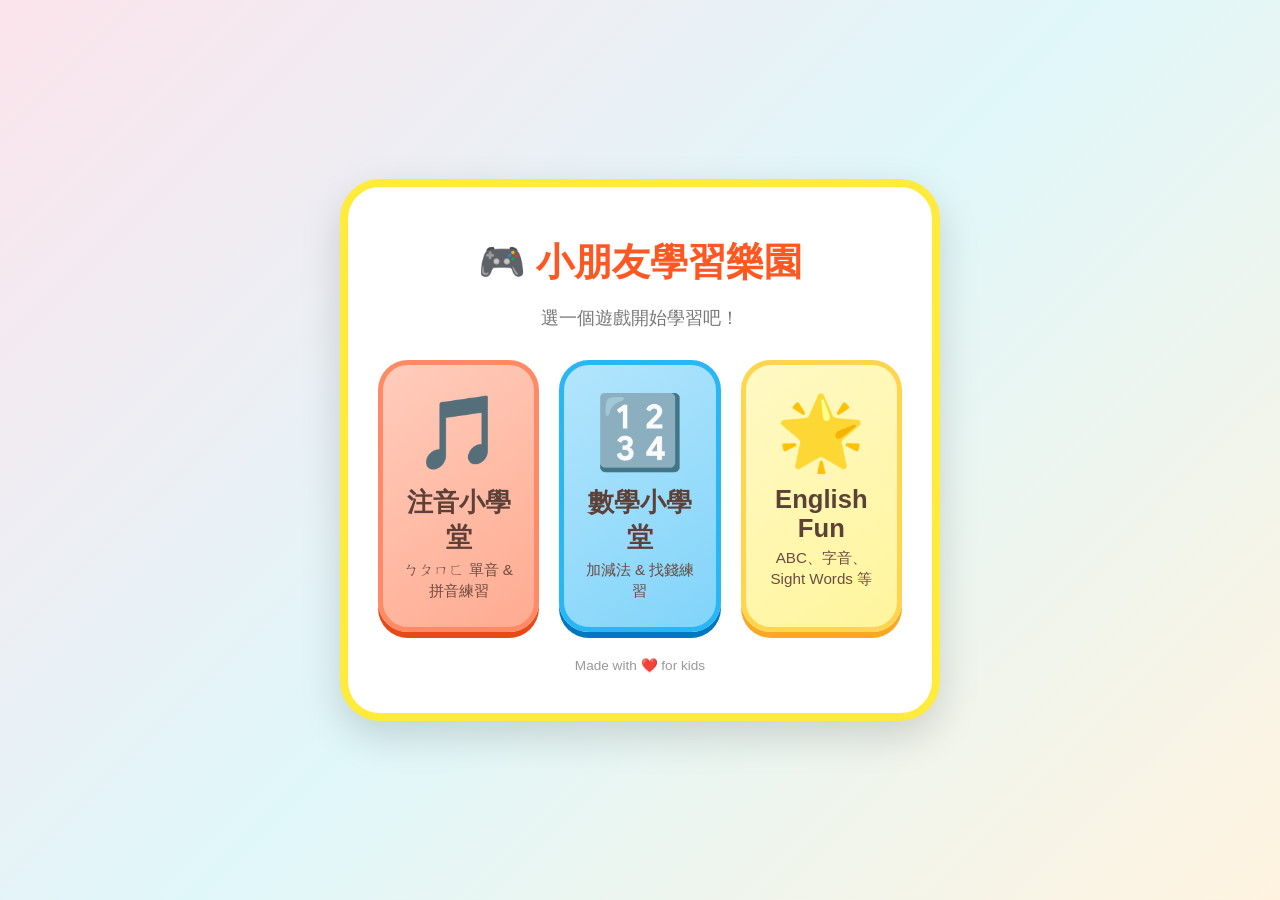
==== index.html @ fe6f8ce9 "Expand English app for US 6-year-old learners Replaced the 5-question fruit quiz with a multi-mode "" ====
<!DOCTYPE html>
<html lang="zh-TW">
<head>
    <meta charset="UTF-8">
    <meta name="viewport" content="width=device-width, initial-scale=1.0">
    <title>🎮 小朋友學習樂園</title>
    <style>
        :root {
            --font-family: 'Comic Sans MS', 'Microsoft JhengHei', 'PingFang TC', cursive, sans-serif;
        }
        * { box-sizing: border-box; }
        body {
            background: linear-gradient(135deg, #fce4ec 0%, #e0f7fa 50%, #fff3e0 100%);
            font-family: var(--font-family);
            min-height: 100vh;
            margin: 0;
            padding: 20px;
            display: flex;
            justify-content: center;
            align-items: center;
        }
        #home {
            background: #fff;
            padding: 40px 30px;
            border-radius: 40px;
            box-shadow: 0 15px 40px rgba(0,0,0,0.15);
            text-align: center;
            max-width: 600px;
            width: 100%;
            border: 8px solid #ffeb3b;
        }
        h1 {
            color: #ff5722;
            font-size: 2.4rem;
            margin: 10px 0 5px;
            text-shadow: 2px 2px #fff;
        }
        .subtitle {
            color: #777;
            margin-bottom: 30px;
            font-size: 1.1rem;
        }
        .game-grid {
            display: grid;
            grid-template-columns: 1fr 1fr 1fr;
            gap: 20px;
        }
        @media (max-width: 600px) {
            .game-grid { grid-template-columns: 1fr; }
        }
        .game-card {
            display: block;
            text-decoration: none;
            color: inherit;
            background: linear-gradient(145deg, #fff9c4, #fff59d);
            border: 5px solid #ffd54f;
            border-radius: 30px;
            padding: 25px 15px;
            transition: transform 0.2s, box-shadow 0.2s;
            box-shadow: 0 6px 0 #f9a825;
        }
        .game-card:hover {
            transform: translateY(-5px);
            box-shadow: 0 11px 0 #f9a825;
        }
        .game-card:active {
            transform: translateY(2px);
            box-shadow: 0 4px 0 #f9a825;
        }
        .game-card.zhuyin {
            background: linear-gradient(145deg, #ffccbc, #ffab91);
            border-color: #ff8a65;
            box-shadow: 0 6px 0 #e64a19;
        }
        .game-card.zhuyin:hover { box-shadow: 0 11px 0 #e64a19; }
        .game-card.zhuyin:active { box-shadow: 0 4px 0 #e64a19; }
        .game-card.math {
            background: linear-gradient(145deg, #b3e5fc, #81d4fa);
            border-color: #29b6f6;
            box-shadow: 0 6px 0 #0277bd;
        }
        .game-card.math:hover { box-shadow: 0 11px 0 #0277bd; }
        .game-card.math:active { box-shadow: 0 4px 0 #0277bd; }
        .game-emoji {
            font-size: 4.5rem;
            display: block;
            margin-bottom: 10px;
        }
        .game-title {
            font-size: 1.6rem;
            font-weight: bold;
            color: #5d4037;
            margin-bottom: 5px;
        }
        .game-desc {
            font-size: 0.95rem;
            color: #6d4c41;
        }
        @keyframes bounce {
            0%, 100% { transform: translateY(0); }
            50% { transform: translateY(-12px); }
        }
        .bouncing { animation: bounce 1.5s infinite; display: inline-block; }
        footer {
            margin-top: 25px;
            font-size: 0.85rem;
            color: #999;
        }
        @media (max-width: 480px) {
            #home { padding: 30px 20px; }
            h1 { font-size: 1.8rem; }
            .game-emoji { font-size: 3.5rem; }
            .game-title { font-size: 1.3rem; }
        }
    </style>
</head>
<body>
    <div id="home">
        <h1><span class="bouncing">🎮</span> 小朋友學習樂園</h1>
        <p class="subtitle">選一個遊戲開始學習吧！</p>
        <div class="game-grid">
            <a href="./注音練習/" class="game-card zhuyin">
                <span class="game-emoji">🎵</span>
                <div class="game-title">注音小學堂</div>
                <div class="game-desc">ㄅㄆㄇㄈ 單音 &amp; 拼音練習</div>
            </a>
            <a href="./數學練習/" class="game-card math">
                <span class="game-emoji">🔢</span>
                <div class="game-title">數學小學堂</div>
                <div class="game-desc">加減法 &amp; 找錢練習</div>
            </a>
            <a href="./英文測驗/" class="game-card">
                <span class="game-emoji">🌟</span>
                <div class="game-title">English Fun</div>
                <div class="game-desc">ABC、字音、Sight Words 等</div>
            </a>
        </div>
        <footer>Made with ❤️ for kids</footer>
    </div>
</body>
</html>
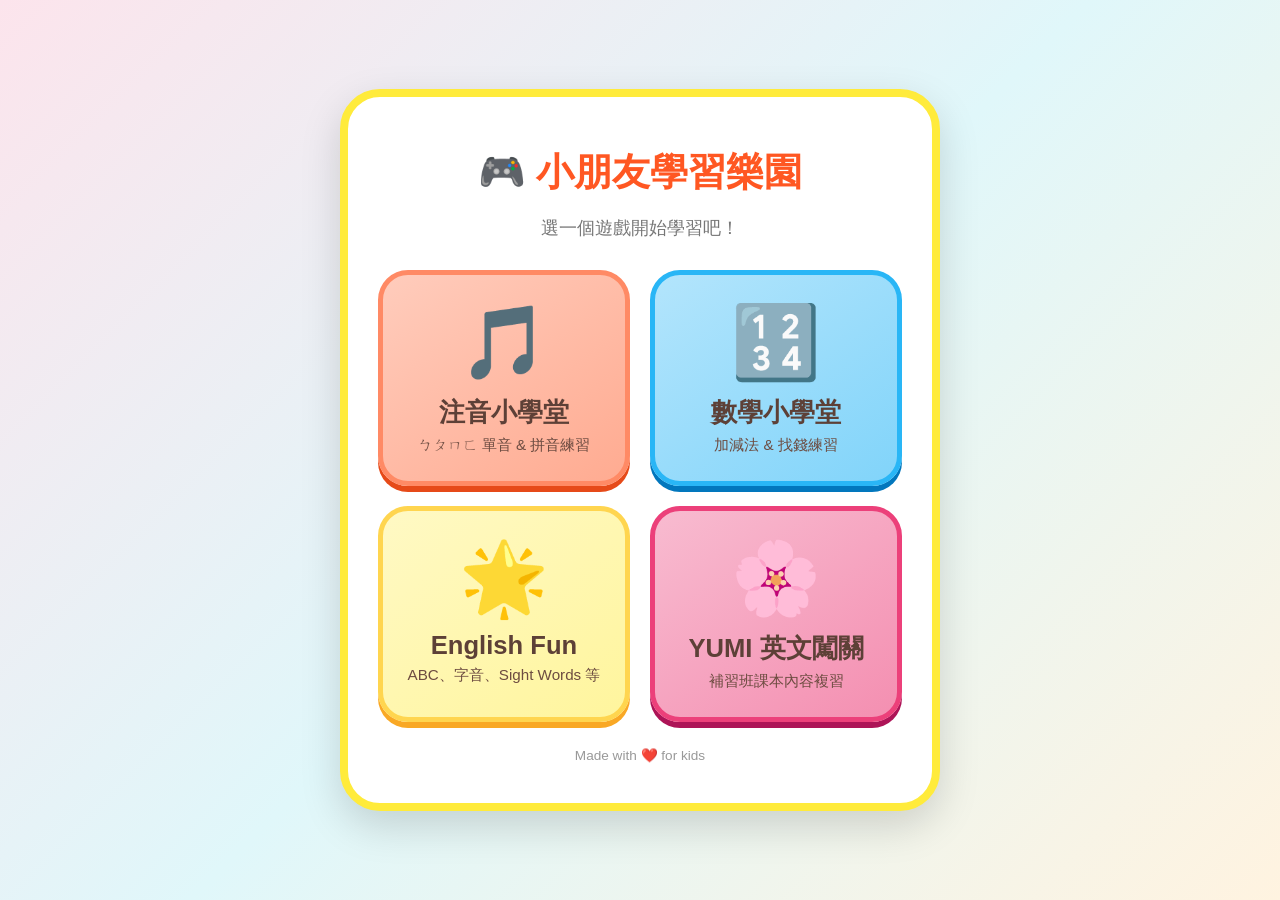
==== commit 9338bf4d: "Add YUMI English practice game with stage-based progression Adds a new "YUMI 英文闖關" section that orga" ====
--- a/index.html
+++ b/index.html
@@ -42,7 +42,7 @@
         }
         .game-grid {
             display: grid;
-            grid-template-columns: 1fr 1fr 1fr;
+            grid-template-columns: 1fr 1fr;
             gap: 20px;
         }
         @media (max-width: 600px) {
@@ -81,6 +81,13 @@
         }
         .game-card.math:hover { box-shadow: 0 11px 0 #0277bd; }
         .game-card.math:active { box-shadow: 0 4px 0 #0277bd; }
+        .game-card.yumi {
+            background: linear-gradient(145deg, #f8bbd0, #f48fb1);
+            border-color: #ec407a;
+            box-shadow: 0 6px 0 #ad1457;
+        }
+        .game-card.yumi:hover { box-shadow: 0 11px 0 #ad1457; }
+        .game-card.yumi:active { box-shadow: 0 4px 0 #ad1457; }
         .game-emoji {
             font-size: 4.5rem;
             display: block;
@@ -134,6 +141,11 @@
                 <div class="game-title">English Fun</div>
                 <div class="game-desc">ABC、字音、Sight Words 等</div>
             </a>
+            <a href="./YUMI英文練習/" class="game-card yumi">
+                <span class="game-emoji">🌸</span>
+                <div class="game-title">YUMI 英文闖關</div>
+                <div class="game-desc">補習班課本內容複習</div>
+            </a>
         </div>
         <footer>Made with ❤️ for kids</footer>
     </div>
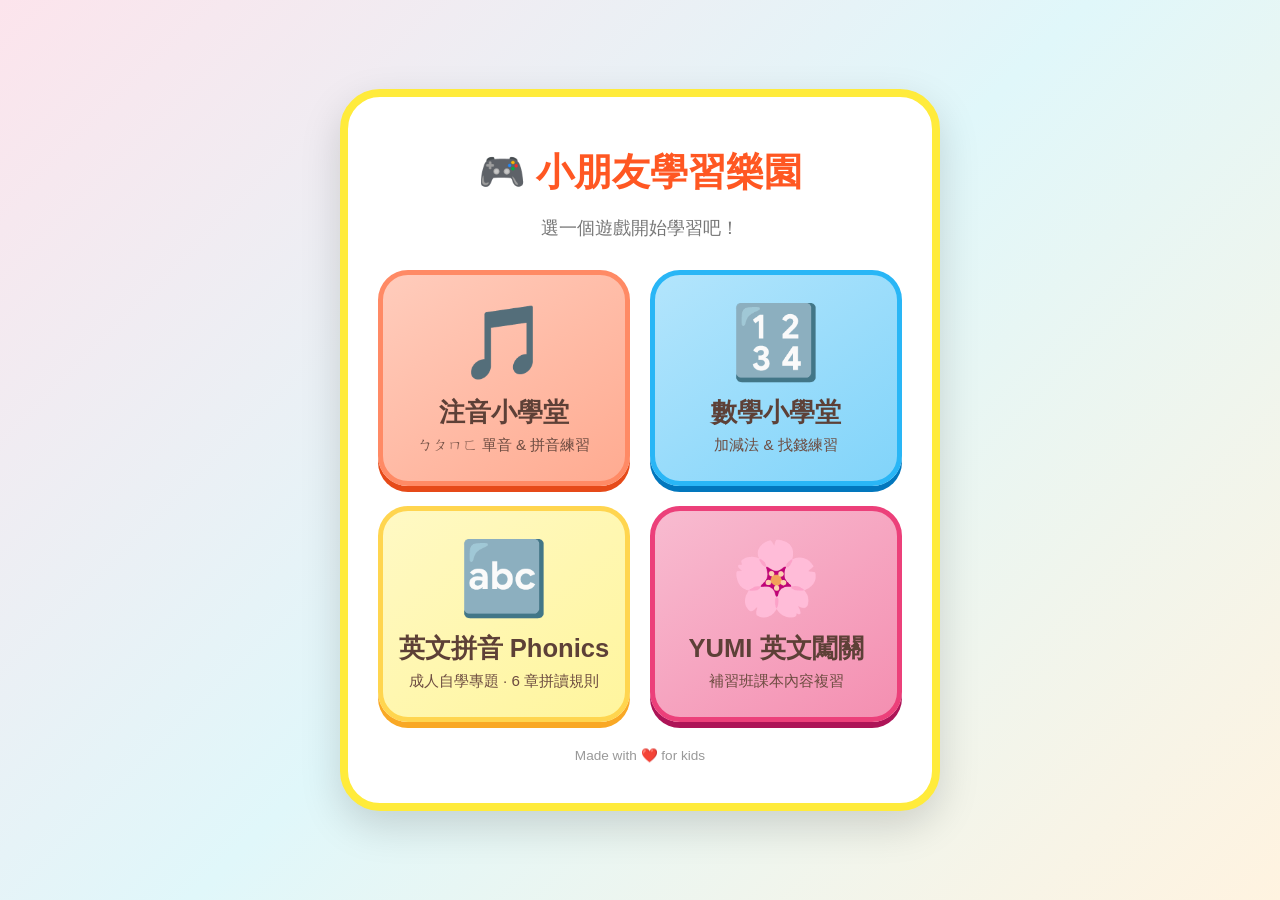
==== commit 9beb73bb: "Replace English Fun kids app with adult Phonics learning project The 英文測驗 sub-app is now a dedicated" ====
--- a/index.html
+++ b/index.html
@@ -137,9 +137,9 @@
                 <div class="game-desc">加減法 &amp; 找錢練習</div>
             </a>
             <a href="./英文測驗/" class="game-card">
-                <span class="game-emoji">🌟</span>
-                <div class="game-title">English Fun</div>
-                <div class="game-desc">ABC、字音、Sight Words 等</div>
+                <span class="game-emoji">🔤</span>
+                <div class="game-title">英文拼音 Phonics</div>
+                <div class="game-desc">成人自學專題 · 6 章拼讀規則</div>
             </a>
             <a href="./YUMI英文練習/" class="game-card yumi">
                 <span class="game-emoji">🌸</span>
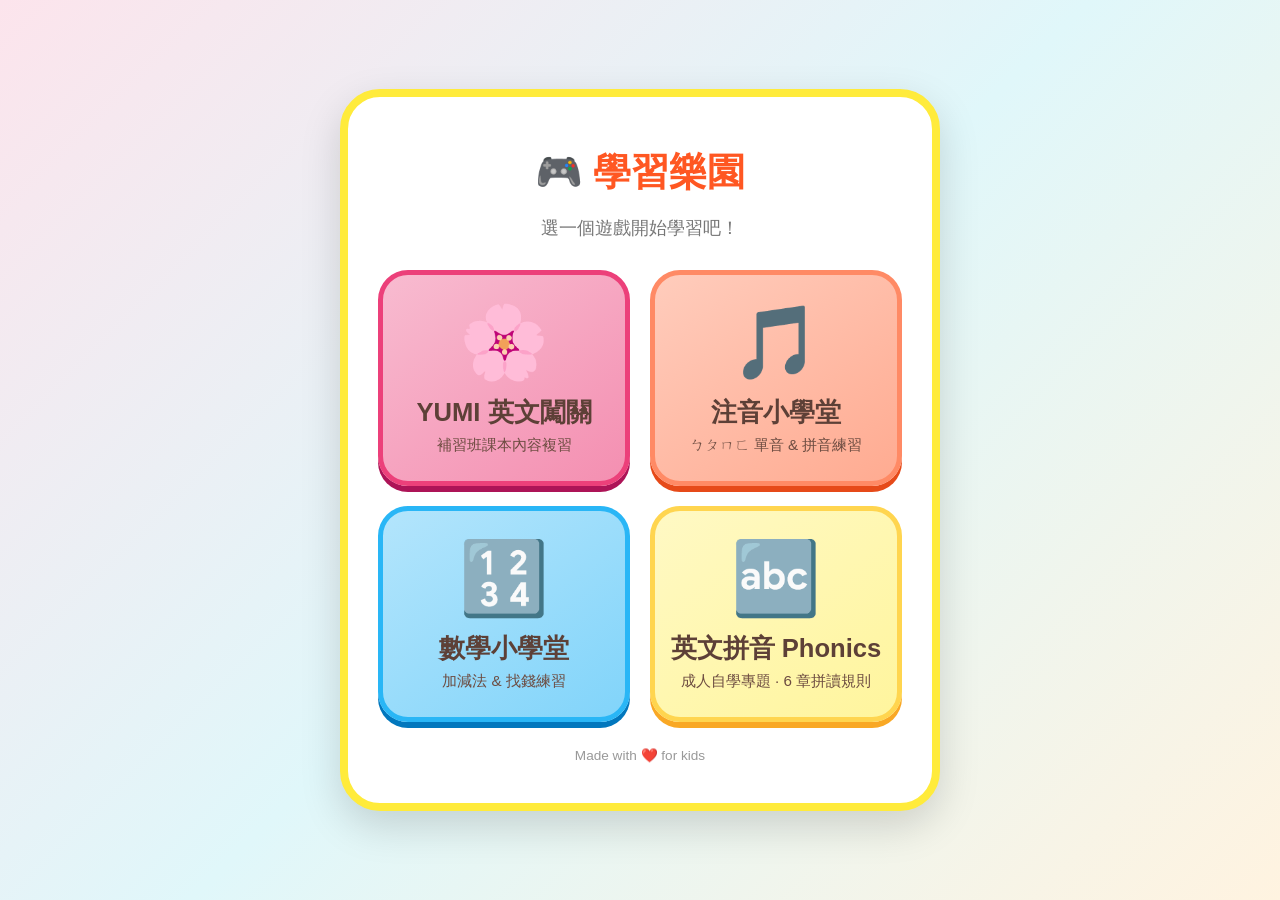
==== commit 188562dd: "Rename home, promote YUMI, and slim every section to 3 focused stages - Landing page title now "學習樂園" ====
--- a/index.html
+++ b/index.html
@@ -3,7 +3,7 @@
 <head>
     <meta charset="UTF-8">
     <meta name="viewport" content="width=device-width, initial-scale=1.0">
-    <title>🎮 小朋友學習樂園</title>
+    <title>🎮 學習樂園</title>
     <style>
         :root {
             --font-family: 'Comic Sans MS', 'Microsoft JhengHei', 'PingFang TC', cursive, sans-serif;
@@ -123,9 +123,14 @@
 </head>
 <body>
     <div id="home">
-        <h1><span class="bouncing">🎮</span> 小朋友學習樂園</h1>
+        <h1><span class="bouncing">🎮</span> 學習樂園</h1>
         <p class="subtitle">選一個遊戲開始學習吧！</p>
         <div class="game-grid">
+            <a href="./YUMI英文練習/" class="game-card yumi">
+                <span class="game-emoji">🌸</span>
+                <div class="game-title">YUMI 英文闖關</div>
+                <div class="game-desc">補習班課本內容複習</div>
+            </a>
             <a href="./注音練習/" class="game-card zhuyin">
                 <span class="game-emoji">🎵</span>
                 <div class="game-title">注音小學堂</div>
@@ -141,11 +146,6 @@
                 <div class="game-title">英文拼音 Phonics</div>
                 <div class="game-desc">成人自學專題 · 6 章拼讀規則</div>
             </a>
-            <a href="./YUMI英文練習/" class="game-card yumi">
-                <span class="game-emoji">🌸</span>
-                <div class="game-title">YUMI 英文闖關</div>
-                <div class="game-desc">補習班課本內容複習</div>
-            </a>
         </div>
         <footer>Made with ❤️ for kids</footer>
     </div>
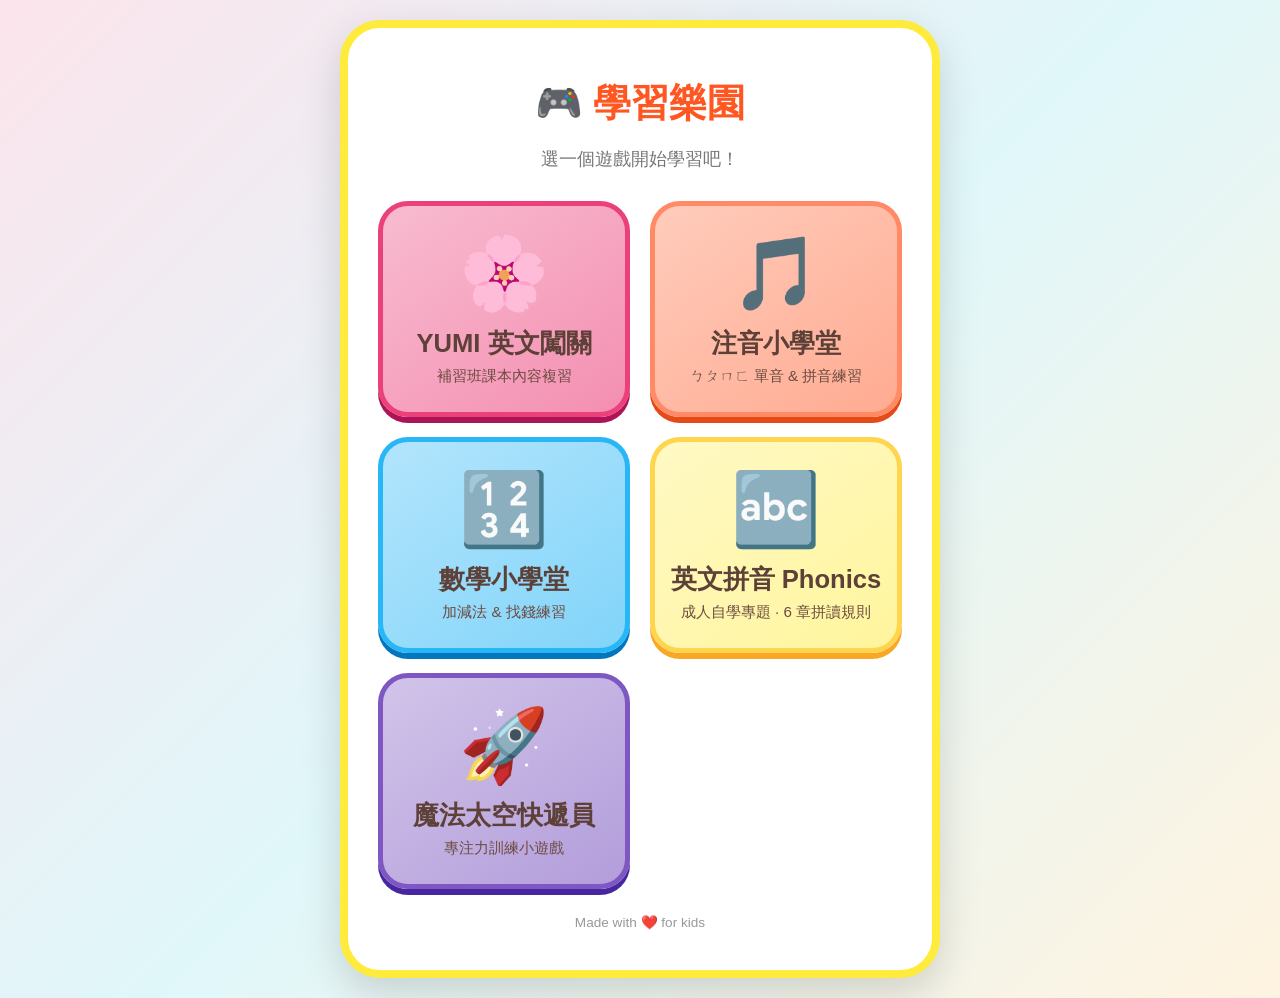
==== commit 4e579aab: "新增《魔法太空快遞員》兒童專注力訓練遊戲 - 新增單一 HTML 遊戲於 太空快遞/index.html - 四種模式：專注力、抗干擾、記憶、任務切換 - 倒數計時、暫停/繼續、分數與徽章系統 - W" ====
--- a/index.html
+++ b/index.html
@@ -88,6 +88,13 @@
         }
         .game-card.yumi:hover { box-shadow: 0 11px 0 #ad1457; }
         .game-card.yumi:active { box-shadow: 0 4px 0 #ad1457; }
+        .game-card.space {
+            background: linear-gradient(145deg, #d1c4e9, #b39ddb);
+            border-color: #7e57c2;
+            box-shadow: 0 6px 0 #4527a0;
+        }
+        .game-card.space:hover { box-shadow: 0 11px 0 #4527a0; }
+        .game-card.space:active { box-shadow: 0 4px 0 #4527a0; }
         .game-emoji {
             font-size: 4.5rem;
             display: block;
@@ -146,6 +153,11 @@
                 <div class="game-title">英文拼音 Phonics</div>
                 <div class="game-desc">成人自學專題 · 6 章拼讀規則</div>
             </a>
+            <a href="./太空快遞/" class="game-card space">
+                <span class="game-emoji">🚀</span>
+                <div class="game-title">魔法太空快遞員</div>
+                <div class="game-desc">專注力訓練小遊戲</div>
+            </a>
         </div>
         <footer>Made with ❤️ for kids</footer>
     </div>
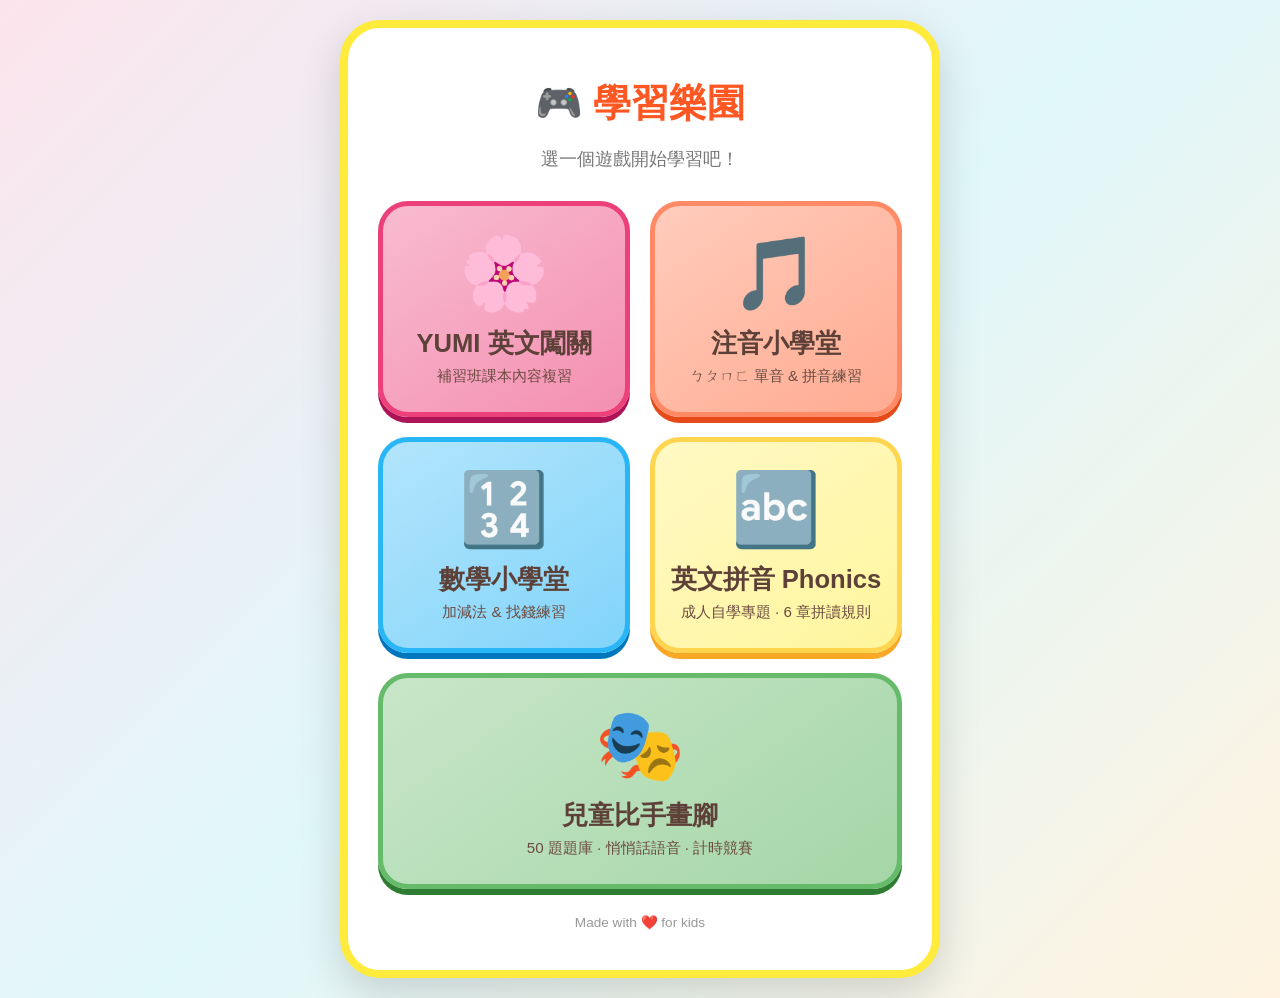
==== commit ae533791: "Add 兒童比手畫腳 charades game to the learning hub New 比手畫腳/ sub-app: a timed charades game for ages 5-9 w" ====
--- a/index.html
+++ b/index.html
@@ -88,13 +88,17 @@
         }
         .game-card.yumi:hover { box-shadow: 0 11px 0 #ad1457; }
         .game-card.yumi:active { box-shadow: 0 4px 0 #ad1457; }
-        .game-card.space {
-            background: linear-gradient(145deg, #d1c4e9, #b39ddb);
-            border-color: #7e57c2;
-            box-shadow: 0 6px 0 #4527a0;
+        .game-card.charades {
+            background: linear-gradient(145deg, #c8e6c9, #a5d6a7);
+            border-color: #66bb6a;
+            box-shadow: 0 6px 0 #2e7d32;
         }
-        .game-card.space:hover { box-shadow: 0 11px 0 #4527a0; }
-        .game-card.space:active { box-shadow: 0 4px 0 #4527a0; }
+        .game-card.charades:hover { box-shadow: 0 11px 0 #2e7d32; }
+        .game-card.charades:active { box-shadow: 0 4px 0 #2e7d32; }
+        .game-card.wide { grid-column: 1 / -1; }
+        @media (max-width: 600px) {
+            .game-card.wide { grid-column: auto; }
+        }
         .game-emoji {
             font-size: 4.5rem;
             display: block;
@@ -153,10 +157,10 @@
                 <div class="game-title">英文拼音 Phonics</div>
                 <div class="game-desc">成人自學專題 · 6 章拼讀規則</div>
             </a>
-            <a href="./太空快遞/" class="game-card space">
-                <span class="game-emoji">🚀</span>
-                <div class="game-title">魔法太空快遞員</div>
-                <div class="game-desc">專注力訓練小遊戲</div>
+            <a href="./比手畫腳/" class="game-card charades wide">
+                <span class="game-emoji">🎭</span>
+                <div class="game-title">兒童比手畫腳</div>
+                <div class="game-desc">50 題題庫 · 悄悄話語音 · 計時競賽</div>
             </a>
         </div>
         <footer>Made with ❤️ for kids</footer>
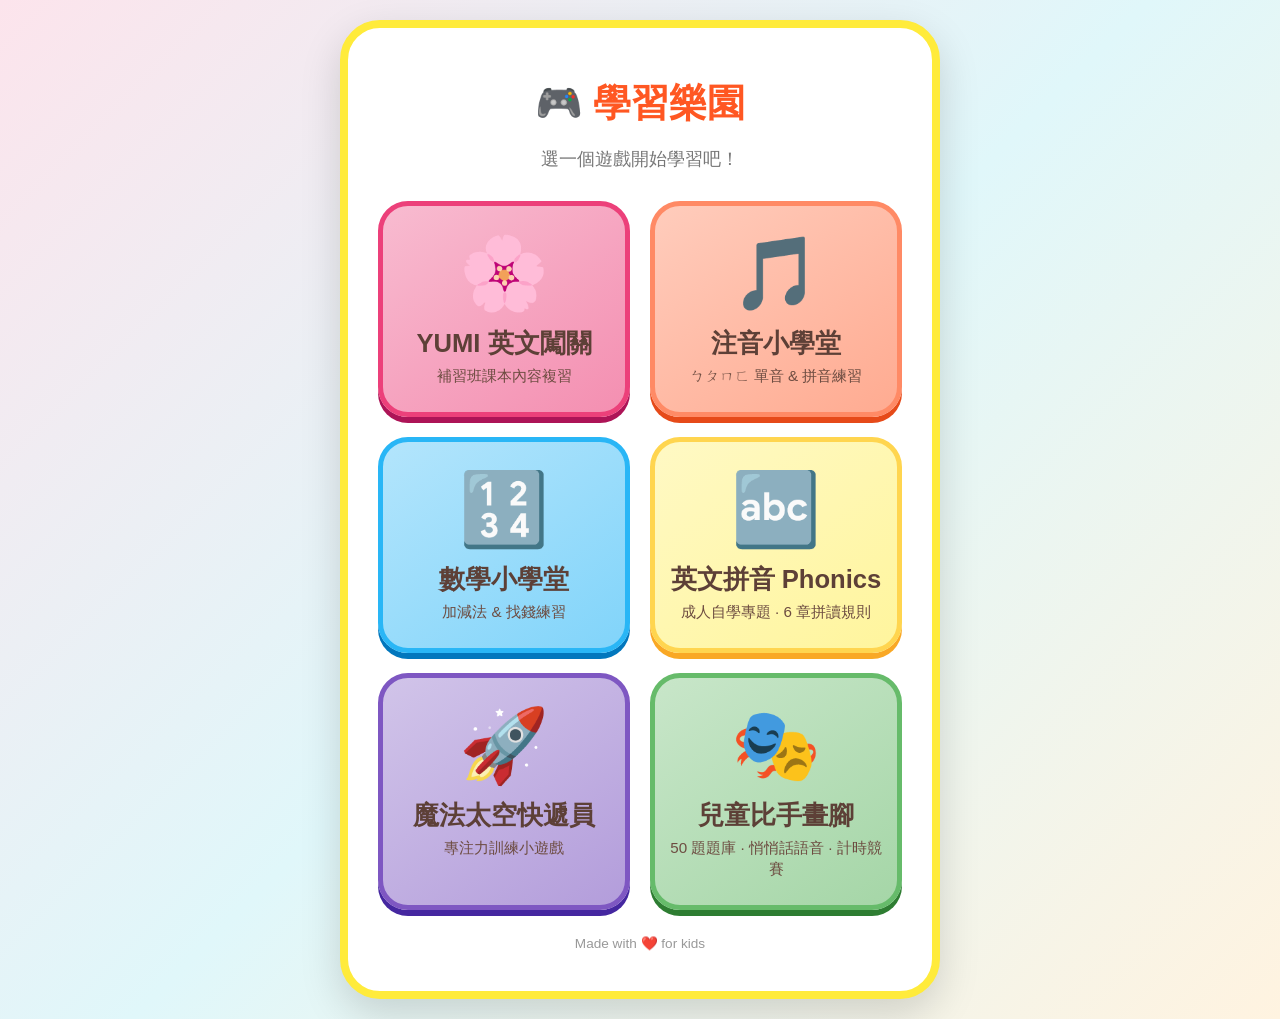
==== commit 4927115c: "Merge origin/main: keep both 太空快遞 and 比手畫腳 cards main added the 魔法太空快遞員 card while this branch added" ====
--- a/index.html
+++ b/index.html
@@ -88,6 +88,13 @@
         }
         .game-card.yumi:hover { box-shadow: 0 11px 0 #ad1457; }
         .game-card.yumi:active { box-shadow: 0 4px 0 #ad1457; }
+        .game-card.space {
+            background: linear-gradient(145deg, #d1c4e9, #b39ddb);
+            border-color: #7e57c2;
+            box-shadow: 0 6px 0 #4527a0;
+        }
+        .game-card.space:hover { box-shadow: 0 11px 0 #4527a0; }
+        .game-card.space:active { box-shadow: 0 4px 0 #4527a0; }
         .game-card.charades {
             background: linear-gradient(145deg, #c8e6c9, #a5d6a7);
             border-color: #66bb6a;
@@ -95,10 +102,6 @@
         }
         .game-card.charades:hover { box-shadow: 0 11px 0 #2e7d32; }
         .game-card.charades:active { box-shadow: 0 4px 0 #2e7d32; }
-        .game-card.wide { grid-column: 1 / -1; }
-        @media (max-width: 600px) {
-            .game-card.wide { grid-column: auto; }
-        }
         .game-emoji {
             font-size: 4.5rem;
             display: block;
@@ -157,7 +160,12 @@
                 <div class="game-title">英文拼音 Phonics</div>
                 <div class="game-desc">成人自學專題 · 6 章拼讀規則</div>
             </a>
-            <a href="./比手畫腳/" class="game-card charades wide">
+            <a href="./太空快遞/" class="game-card space">
+                <span class="game-emoji">🚀</span>
+                <div class="game-title">魔法太空快遞員</div>
+                <div class="game-desc">專注力訓練小遊戲</div>
+            </a>
+            <a href="./比手畫腳/" class="game-card charades">
                 <span class="game-emoji">🎭</span>
                 <div class="game-title">兒童比手畫腳</div>
                 <div class="game-desc">50 題題庫 · 悄悄話語音 · 計時競賽</div>
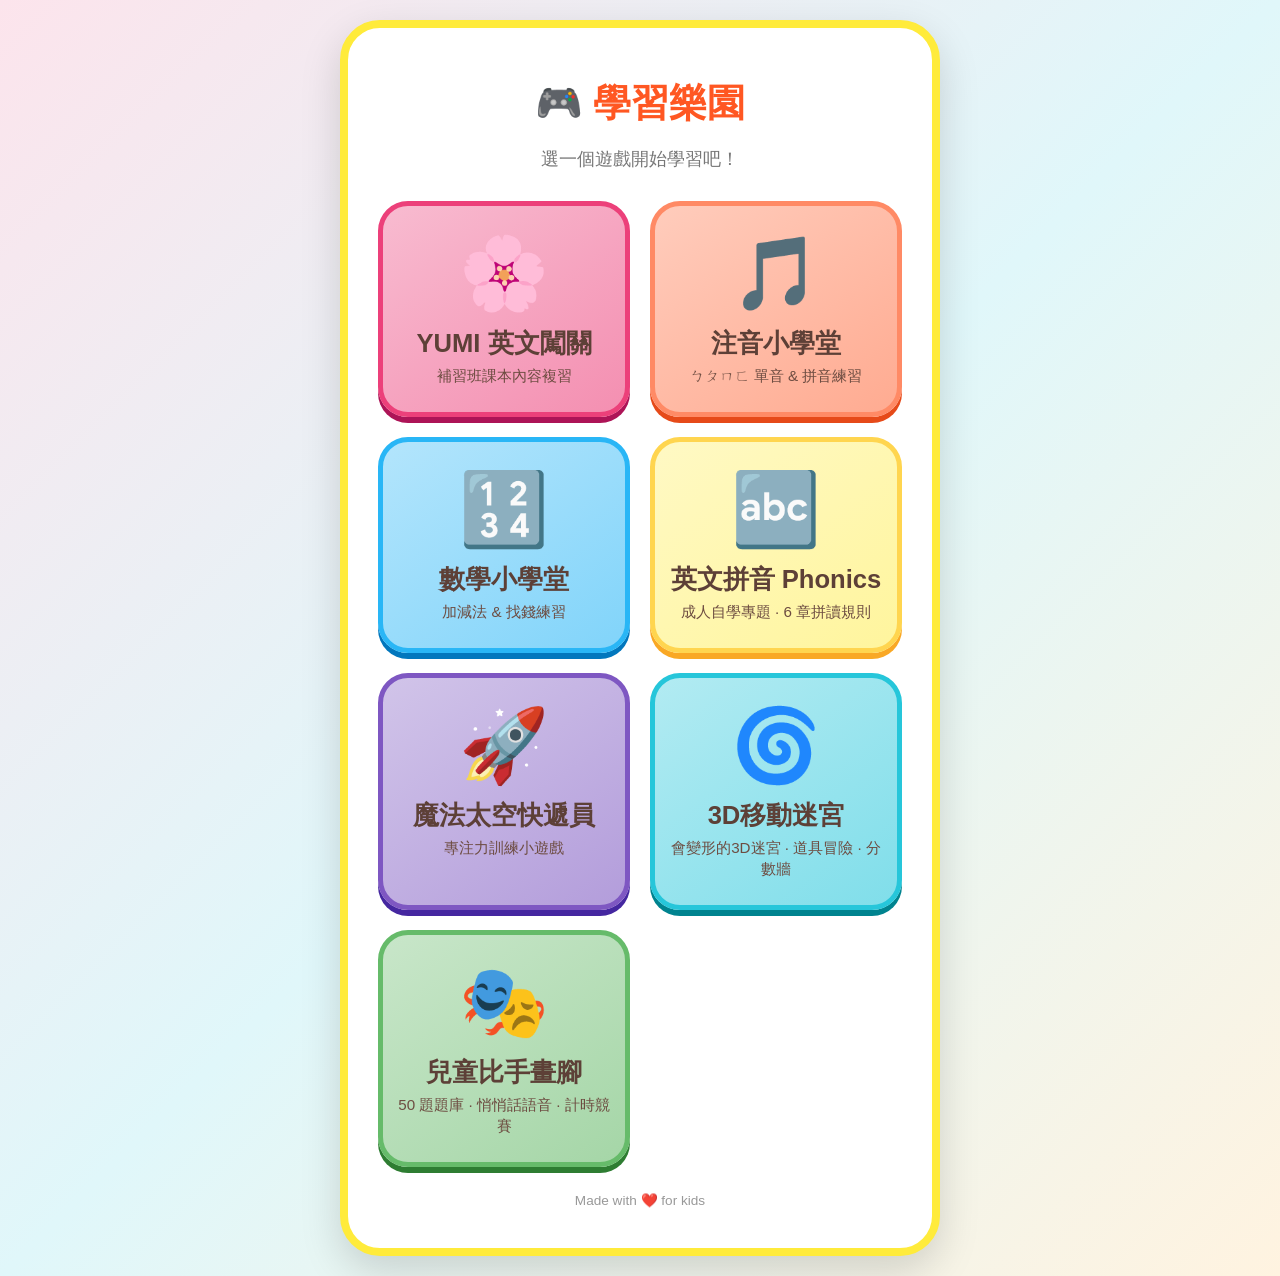
==== commit 8954cca4: "Add 3D moving maze game with shifting walls, items, and score wall - Three.js 3D maze with 6 selecta" ====
--- a/index.html
+++ b/index.html
@@ -102,6 +102,13 @@
         }
         .game-card.charades:hover { box-shadow: 0 11px 0 #2e7d32; }
         .game-card.charades:active { box-shadow: 0 4px 0 #2e7d32; }
+        .game-card.maze3d {
+            background: linear-gradient(145deg, #b2ebf2, #80deea);
+            border-color: #26c6da;
+            box-shadow: 0 6px 0 #00838f;
+        }
+        .game-card.maze3d:hover { box-shadow: 0 11px 0 #00838f; }
+        .game-card.maze3d:active { box-shadow: 0 4px 0 #00838f; }
         .game-emoji {
             font-size: 4.5rem;
             display: block;
@@ -165,6 +172,11 @@
                 <div class="game-title">魔法太空快遞員</div>
                 <div class="game-desc">專注力訓練小遊戲</div>
             </a>
+            <a href="./3D迷宮/" class="game-card maze3d">
+                <span class="game-emoji">🌀</span>
+                <div class="game-title">3D移動迷宮</div>
+                <div class="game-desc">會變形的3D迷宮 · 道具冒險 · 分數牆</div>
+            </a>
             <a href="./比手畫腳/" class="game-card charades">
                 <span class="game-emoji">🎭</span>
                 <div class="game-title">兒童比手畫腳</div>
